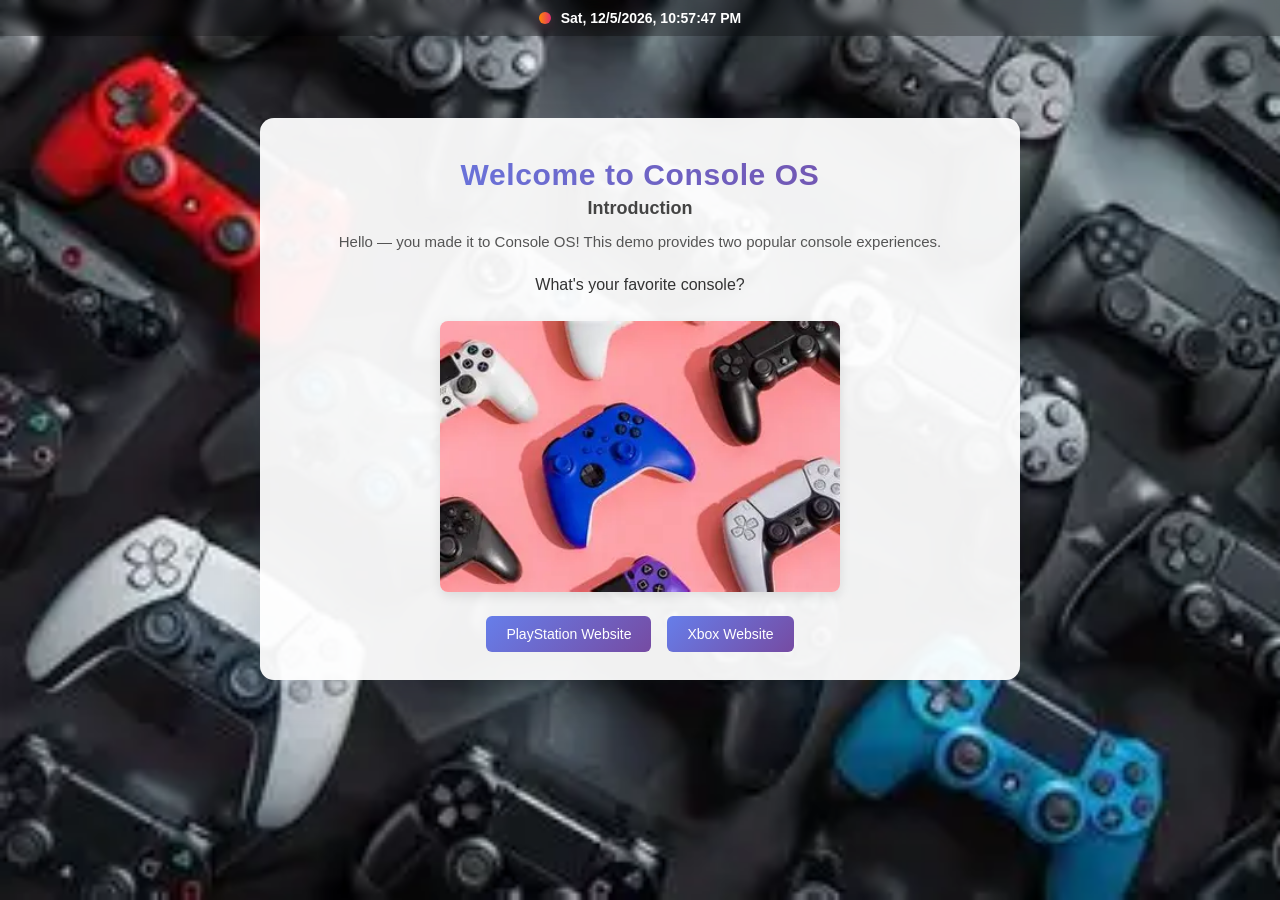
==== index.html @ c0fdc68e "Add files via upload" ====
<!DOCTYPE html>
<html lang="en">
  <head>
  <meta charset="UTF-8">
  <meta name="viewport" content="width=device-width, initial-scale=1">
  <title>Console OS</title>
  <style>
    * {
      margin: 0;
      padding: 0;
      box-sizing: border-box;
    }

    body {
      background-image: url('./BG.webp');
      background-size: cover;
      background-attachment: fixed;
      min-height: 100vh;
      font-family: "Segoe UI", Roboto, "Helvetica Neue", Arial, sans-serif;
      padding-top: 70px;
      color: #222;
    }

    .status-bar {
      position: fixed;
      top: 0;
      left: 0;
      width: 100%;
      display: flex;
      justify-content: center;
      align-items: center;
      padding: 10px 20px;
      backdrop-filter: blur(6px);
      background-color: rgba(0, 0, 0, 0.28);
      color: #fff;
      font-weight: 600;
      z-index: 100;
    }

    .status-bar p {
      margin: 0;
      font-size: 14px;
    }

    .status-bar::before {
      content: '';
      display: inline-block;
      width: 12px;
      height: 12px;
      border-radius: 50%;
      background: linear-gradient(90deg,#ff8a00,#e52e71);
      margin-right: 10px;
      box-shadow: 0 4px 12px rgba(229,46,113,0.18);
    }

    .box {
      max-width: 760px;
      margin: 48px auto;
      padding: 36px 36px 28px;
      background: rgba(255, 255, 255, 0.94);
      border-radius: 14px;
      box-shadow: 0 12px 40px rgba(6, 24, 44, 0.12);
      text-align: center;
    }

    .box h1 {
      font-size: 30px;
      margin-bottom: 6px;
      letter-spacing: 0.6px;
      margin-top: 4px;
      background: linear-gradient(90deg, #667eea, #764ba2);
      -webkit-background-clip: text;
      background-clip: text;
      -webkit-text-fill-color: transparent;
      color: transparent;
    }

    .box h2 {
      font-size: 18px;
      color: #444;
      margin-bottom: 12px;
      font-weight: 600;
    }

    .box h3 {
      font-size: 15px;
      color: #555;
      margin-bottom: 18px;
      line-height: 1.5;
      font-weight: 400;
    }

    .box p {
      color: #333;
      line-height: 1.6;
      margin-bottom: 16px;
    }

    .box img {
      width: 100%;
      max-width: 400px;
      height: auto;
      display: block;
      margin: 24px auto;
      border-radius: 8px;
      box-shadow: 0 4px 12px rgba(0, 0, 0, 0.1);
    }

    .links-section {
      display: flex;
      gap: 16px;
      margin-top: 24px;
      flex-wrap: wrap;
      justify-content: center;
    }

    .links-section a {
      padding: 10px 20px;
      background: linear-gradient(135deg, #667eea 0%, #764ba2 100%);
      color: white;
      text-decoration: none;
      border-radius: 6px;
      font-size: 14px;
      font-weight: 500;
      transition: transform 0.2s, box-shadow 0.2s;
    }

    .links-section a:hover {
      transform: translateY(-2px);
      box-shadow: 0 4px 12px rgba(102, 126, 234, 0.4);
    }
  </style>
</head>
<body>
  <div class="status-bar">
    <p id="user-time"></p>
  </div>

  <div class="box">
    <h1>Welcome to Console OS</h1>
    <h2>Introduction</h2>
    <h3>Hello — you made it to Console OS! This demo provides two popular console experiences.</h3>
    <p>What's your favorite console?</p>
    <img src="./Image.webp" alt="Game controller" />
    
    <div class="links-section">
      <a href="https://direct.playstation.com/en-us/hardware/ps5?emcid=pa-co-520653&gclid=f2b395f06b251b8d762effde68e85ba6&gclsrc=3p.ds&msclkid=f2b395f06b251b8d762effde68e85ba6/" target="_blank" rel="noopener">PlayStation Website</a>
      <a href="https://www.xbox.com/en-US/?msockid=0da9affa04b3680c3a5eb93705316913/" target="_blank" rel="noopener">Xbox Website</a>
    </div>
  </div>

  <script>
    function updateUserTime() {
      const now = new Date();
      const formatted = now.toLocaleString([], {
        weekday: 'short',
        year: 'numeric',
        month: 'numeric',
        day: 'numeric',
        hour: 'numeric',
        minute: '2-digit',
        second: '2-digit',
      });
      document.getElementById('user-time').textContent = formatted;
    }

    updateUserTime();
    setInterval(updateUserTime, 1000);
  </script>
</body>
</html>
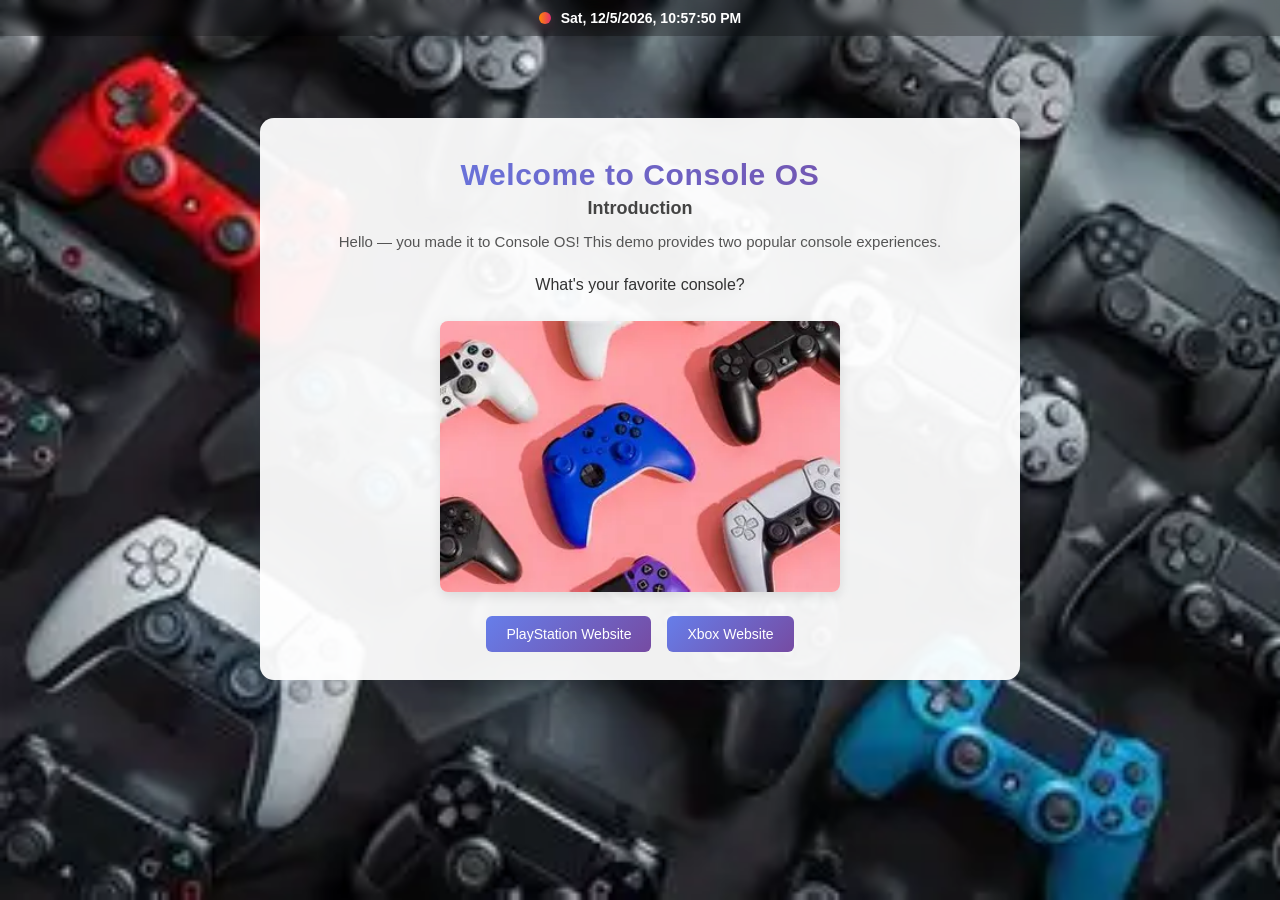
==== commit 0f462b85: "renamed:    OS.html -> index.html" ====
--- a/index.html
+++ b/index.html
@@ -1,171 +1,171 @@
-<!DOCTYPE html>
-<html lang="en">
-  <head>
-  <meta charset="UTF-8">
-  <meta name="viewport" content="width=device-width, initial-scale=1">
-  <title>Console OS</title>
-  <style>
-    * {
-      margin: 0;
-      padding: 0;
-      box-sizing: border-box;
-    }
-
-    body {
-      background-image: url('./BG.webp');
-      background-size: cover;
-      background-attachment: fixed;
-      min-height: 100vh;
-      font-family: "Segoe UI", Roboto, "Helvetica Neue", Arial, sans-serif;
-      padding-top: 70px;
-      color: #222;
-    }
-
-    .status-bar {
-      position: fixed;
-      top: 0;
-      left: 0;
-      width: 100%;
-      display: flex;
-      justify-content: center;
-      align-items: center;
-      padding: 10px 20px;
-      backdrop-filter: blur(6px);
-      background-color: rgba(0, 0, 0, 0.28);
-      color: #fff;
-      font-weight: 600;
-      z-index: 100;
-    }
-
-    .status-bar p {
-      margin: 0;
-      font-size: 14px;
-    }
-
-    .status-bar::before {
-      content: '';
-      display: inline-block;
-      width: 12px;
-      height: 12px;
-      border-radius: 50%;
-      background: linear-gradient(90deg,#ff8a00,#e52e71);
-      margin-right: 10px;
-      box-shadow: 0 4px 12px rgba(229,46,113,0.18);
-    }
-
-    .box {
-      max-width: 760px;
-      margin: 48px auto;
-      padding: 36px 36px 28px;
-      background: rgba(255, 255, 255, 0.94);
-      border-radius: 14px;
-      box-shadow: 0 12px 40px rgba(6, 24, 44, 0.12);
-      text-align: center;
-    }
-
-    .box h1 {
-      font-size: 30px;
-      margin-bottom: 6px;
-      letter-spacing: 0.6px;
-      margin-top: 4px;
-      background: linear-gradient(90deg, #667eea, #764ba2);
-      -webkit-background-clip: text;
-      background-clip: text;
-      -webkit-text-fill-color: transparent;
-      color: transparent;
-    }
-
-    .box h2 {
-      font-size: 18px;
-      color: #444;
-      margin-bottom: 12px;
-      font-weight: 600;
-    }
-
-    .box h3 {
-      font-size: 15px;
-      color: #555;
-      margin-bottom: 18px;
-      line-height: 1.5;
-      font-weight: 400;
-    }
-
-    .box p {
-      color: #333;
-      line-height: 1.6;
-      margin-bottom: 16px;
-    }
-
-    .box img {
-      width: 100%;
-      max-width: 400px;
-      height: auto;
-      display: block;
-      margin: 24px auto;
-      border-radius: 8px;
-      box-shadow: 0 4px 12px rgba(0, 0, 0, 0.1);
-    }
-
-    .links-section {
-      display: flex;
-      gap: 16px;
-      margin-top: 24px;
-      flex-wrap: wrap;
-      justify-content: center;
-    }
-
-    .links-section a {
-      padding: 10px 20px;
-      background: linear-gradient(135deg, #667eea 0%, #764ba2 100%);
-      color: white;
-      text-decoration: none;
-      border-radius: 6px;
-      font-size: 14px;
-      font-weight: 500;
-      transition: transform 0.2s, box-shadow 0.2s;
-    }
-
-    .links-section a:hover {
-      transform: translateY(-2px);
-      box-shadow: 0 4px 12px rgba(102, 126, 234, 0.4);
-    }
-  </style>
-</head>
-<body>
-  <div class="status-bar">
-    <p id="user-time"></p>
-  </div>
-
-  <div class="box">
-    <h1>Welcome to Console OS</h1>
-    <h2>Introduction</h2>
-    <h3>Hello — you made it to Console OS! This demo provides two popular console experiences.</h3>
-    <p>What's your favorite console?</p>
-    <img src="./Image.webp" alt="Game controller" />
-    
-    <div class="links-section">
-      <a href="https://direct.playstation.com/en-us/hardware/ps5?emcid=pa-co-520653&gclid=f2b395f06b251b8d762effde68e85ba6&gclsrc=3p.ds&msclkid=f2b395f06b251b8d762effde68e85ba6/" target="_blank" rel="noopener">PlayStation Website</a>
-      <a href="https://www.xbox.com/en-US/?msockid=0da9affa04b3680c3a5eb93705316913/" target="_blank" rel="noopener">Xbox Website</a>
-    </div>
-  </div>
-
-  <script>
-    function updateUserTime() {
-      const now = new Date();
-      const formatted = now.toLocaleString([], {
-        weekday: 'short',
-        year: 'numeric',
-        month: 'numeric',
-        day: 'numeric',
-        hour: 'numeric',
-        minute: '2-digit',
-        second: '2-digit',
-      });
-      document.getElementById('user-time').textContent = formatted;
-    }
-
-    updateUserTime();
-    setInterval(updateUserTime, 1000);
-  </script>
-</body>
-</html>
+<!DOCTYPE html>
+<html lang="en">
+  <head>
+  <meta charset="UTF-8">
+  <meta name="viewport" content="width=device-width, initial-scale=1">
+  <title>Console OS</title>
+  <style>
+    * {
+      margin: 0;
+      padding: 0;
+      box-sizing: border-box;
+    }
+
+    body {
+      background-image: url('./BG.webp');
+      background-size: cover;
+      background-attachment: fixed;
+      min-height: 100vh;
+      font-family: "Segoe UI", Roboto, "Helvetica Neue", Arial, sans-serif;
+      padding-top: 70px;
+      color: #222;
+    }
+
+    .status-bar {
+      position: fixed;
+      top: 0;
+      left: 0;
+      width: 100%;
+      display: flex;
+      justify-content: center;
+      align-items: center;
+      padding: 10px 20px;
+      backdrop-filter: blur(6px);
+      background-color: rgba(0, 0, 0, 0.28);
+      color: #fff;
+      font-weight: 600;
+      z-index: 100;
+    }
+
+    .status-bar p {
+      margin: 0;
+      font-size: 14px;
+    }
+
+    .status-bar::before {
+      content: '';
+      display: inline-block;
+      width: 12px;
+      height: 12px;
+      border-radius: 50%;
+      background: linear-gradient(90deg,#ff8a00,#e52e71);
+      margin-right: 10px;
+      box-shadow: 0 4px 12px rgba(229,46,113,0.18);
+    }
+
+    .box {
+      max-width: 760px;
+      margin: 48px auto;
+      padding: 36px 36px 28px;
+      background: rgba(255, 255, 255, 0.94);
+      border-radius: 14px;
+      box-shadow: 0 12px 40px rgba(6, 24, 44, 0.12);
+      text-align: center;
+    }
+
+    .box h1 {
+      font-size: 30px;
+      margin-bottom: 6px;
+      letter-spacing: 0.6px;
+      margin-top: 4px;
+      background: linear-gradient(90deg, #667eea, #764ba2);
+      -webkit-background-clip: text;
+      background-clip: text;
+      -webkit-text-fill-color: transparent;
+      color: transparent;
+    }
+
+    .box h2 {
+      font-size: 18px;
+      color: #444;
+      margin-bottom: 12px;
+      font-weight: 600;
+    }
+
+    .box h3 {
+      font-size: 15px;
+      color: #555;
+      margin-bottom: 18px;
+      line-height: 1.5;
+      font-weight: 400;
+    }
+
+    .box p {
+      color: #333;
+      line-height: 1.6;
+      margin-bottom: 16px;
+    }
+
+    .box img {
+      width: 100%;
+      max-width: 400px;
+      height: auto;
+      display: block;
+      margin: 24px auto;
+      border-radius: 8px;
+      box-shadow: 0 4px 12px rgba(0, 0, 0, 0.1);
+    }
+
+    .links-section {
+      display: flex;
+      gap: 16px;
+      margin-top: 24px;
+      flex-wrap: wrap;
+      justify-content: center;
+    }
+
+    .links-section a {
+      padding: 10px 20px;
+      background: linear-gradient(135deg, #667eea 0%, #764ba2 100%);
+      color: white;
+      text-decoration: none;
+      border-radius: 6px;
+      font-size: 14px;
+      font-weight: 500;
+      transition: transform 0.2s, box-shadow 0.2s;
+    }
+
+    .links-section a:hover {
+      transform: translateY(-2px);
+      box-shadow: 0 4px 12px rgba(102, 126, 234, 0.4);
+    }
+  </style>
+</head>
+<body>
+  <div class="status-bar">
+    <p id="user-time"></p>
+  </div>
+
+  <div class="box">
+    <h1>Welcome to Console OS</h1>
+    <h2>Introduction</h2>
+    <h3>Hello — you made it to Console OS! This demo provides two popular console experiences.</h3>
+    <p>What's your favorite console?</p>
+    <img src="./Image.webp" alt="Game controller" />
+    
+    <div class="links-section">
+      <a href="https://direct.playstation.com/en-us/hardware/ps5?emcid=pa-co-520653&gclid=f2b395f06b251b8d762effde68e85ba6&gclsrc=3p.ds&msclkid=f2b395f06b251b8d762effde68e85ba6/" target="_blank" rel="noopener">PlayStation Website</a>
+      <a href="https://www.xbox.com/en-US/?msockid=0da9affa04b3680c3a5eb93705316913/" target="_blank" rel="noopener">Xbox Website</a>
+    </div>
+  </div>
+
+  <script>
+    function updateUserTime() {
+      const now = new Date();
+      const formatted = now.toLocaleString([], {
+        weekday: 'short',
+        year: 'numeric',
+        month: 'numeric',
+        day: 'numeric',
+        hour: 'numeric',
+        minute: '2-digit',
+        second: '2-digit',
+      });
+      document.getElementById('user-time').textContent = formatted;
+    }
+
+    updateUserTime();
+    setInterval(updateUserTime, 1000);
+  </script>
+</body>
+</html>
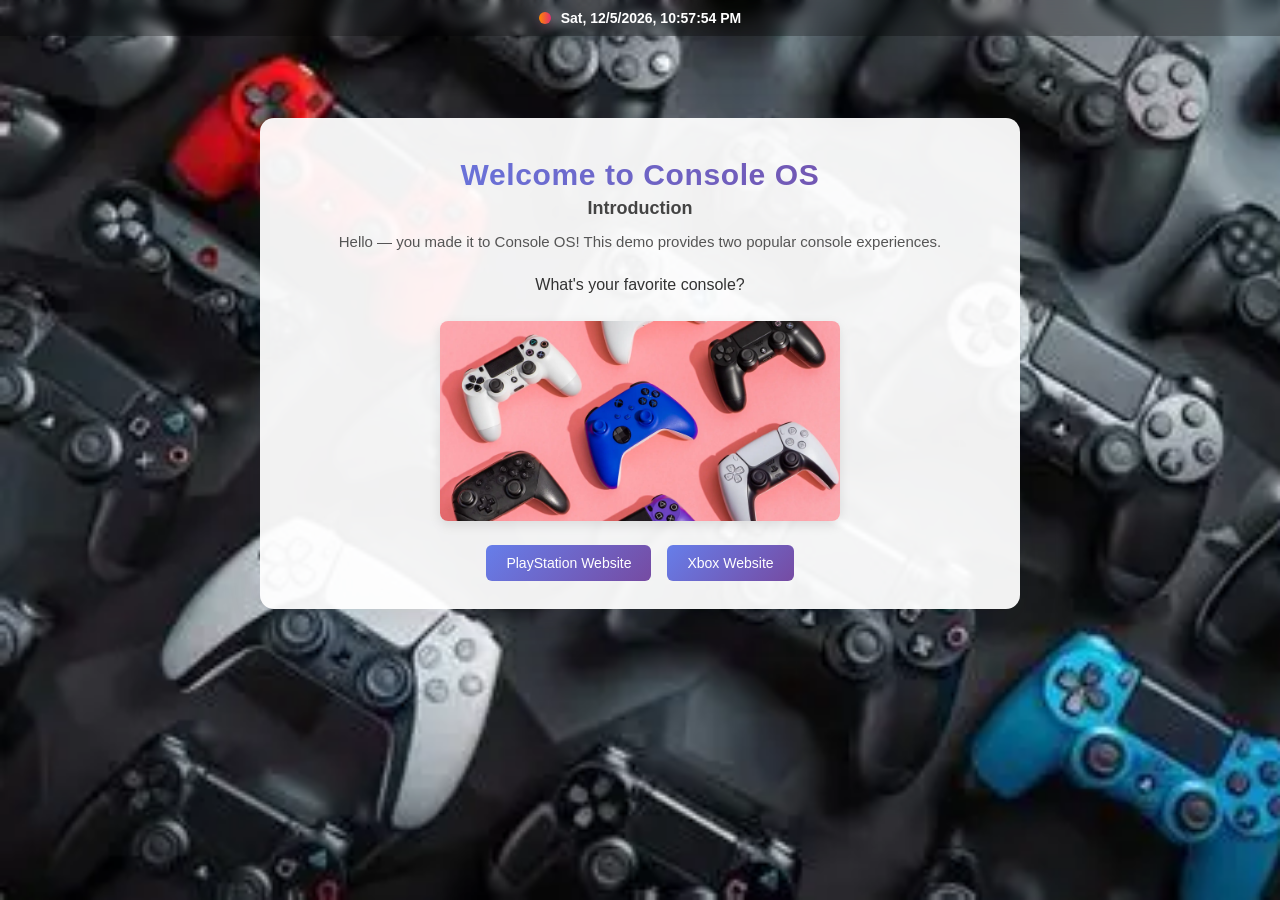
==== commit 200fdb52: "deleted:    BG.webp 	deleted:    Image.webp 	new file:   cover.png" ====
--- a/index.html
+++ b/index.html
@@ -12,7 +12,7 @@
     }
 
     body {
-      background-image: url('./BG.webp');
+      background-image: url('./BG.png');
       background-size: cover;
       background-attachment: fixed;
       min-height: 100vh;
@@ -141,7 +141,7 @@
     <h2>Introduction</h2>
     <h3>Hello — you made it to Console OS! This demo provides two popular console experiences.</h3>
     <p>What's your favorite console?</p>
-    <img src="./Image.webp" alt="Game controller" />
+    <img src="./cover.png" alt="Game controller" />
     
     <div class="links-section">
       <a href="https://direct.playstation.com/en-us/hardware/ps5?emcid=pa-co-520653&gclid=f2b395f06b251b8d762effde68e85ba6&gclsrc=3p.ds&msclkid=f2b395f06b251b8d762effde68e85ba6/" target="_blank" rel="noopener">PlayStation Website</a>
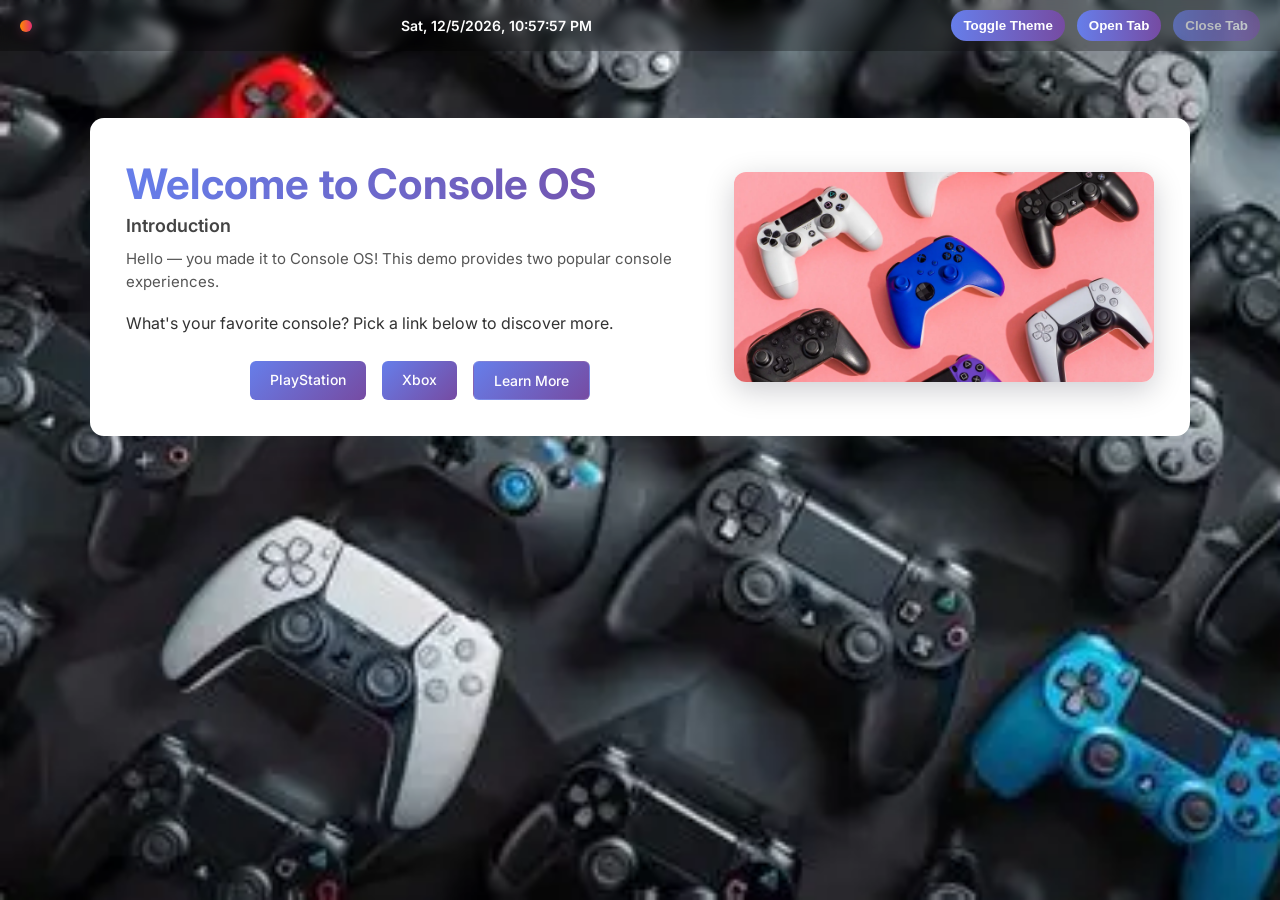
==== commit 816724f1: "modified:   index.html" ====
--- a/index.html
+++ b/index.html
@@ -4,6 +4,9 @@
   <meta charset="UTF-8">
   <meta name="viewport" content="width=device-width, initial-scale=1">
   <title>Console OS</title>
+  <link rel="preconnect" href="https://fonts.googleapis.com">
+  <link rel="preconnect" href="https://fonts.gstatic.com" crossorigin>
+  <link href="https://fonts.googleapis.com/css2?family=Inter:wght@300;400;600;700&display=swap" rel="stylesheet">
   <style>
     * {
       margin: 0;
@@ -11,14 +14,42 @@
       box-sizing: border-box;
     }
 
+    :root {
+      --bg: #f6f8fb;
+      --card: #ffffff;
+      --muted: #6b7280;
+      --accent-1: #667eea;
+      --accent-2: #764ba2;
+      --glass: rgba(255,255,255,0.6);
+      --text: #0f172a;
+      --shadow: 0 12px 40px rgba(6,24,44,0.08);
+    }
+
+    [data-theme="dark"] {
+      --bg: linear-gradient(180deg,#0b1020,#081427);
+      --card: rgba(10,14,24,0.7);
+      --muted: #9aa6bf;
+      --glass: rgba(255,255,255,0.03);
+      --text: #e6eef8;
+      --shadow: 0 12px 40px rgba(2,6,23,0.6);
+    }
+
+    html, body {
+      height: 100%;
+    }
+
     body {
+      background: var(--bg);
       background-image: url('./BG.png');
       background-size: cover;
       background-attachment: fixed;
       min-height: 100vh;
-      font-family: "Segoe UI", Roboto, "Helvetica Neue", Arial, sans-serif;
+      font-family: Inter, "Segoe UI", Roboto, "Helvetica Neue", Arial, sans-serif;
       padding-top: 70px;
-      color: #222;
+      color: var(--text);
+      -webkit-font-smoothing:antialiased;
+      -moz-osx-font-smoothing:grayscale;
+      transition: background .3s, color .3s;
     }
 
     .status-bar {
@@ -27,7 +58,7 @@
       left: 0;
       width: 100%;
       display: flex;
-      justify-content: center;
+      justify-content: space-between;
       align-items: center;
       padding: 10px 20px;
       backdrop-filter: blur(6px);
@@ -54,21 +85,23 @@
     }
 
     .box {
-      max-width: 760px;
+      max-width: 1100px;
       margin: 48px auto;
-      padding: 36px 36px 28px;
-      background: rgba(255, 255, 255, 0.94);
+      padding: 28px;
+      background: var(--card);
       border-radius: 14px;
-      box-shadow: 0 12px 40px rgba(6, 24, 44, 0.12);
-      text-align: center;
+      box-shadow: var(--shadow);
+      text-align: left;
+      overflow: hidden;
     }
 
     .box h1 {
-      font-size: 30px;
+      font-size: 34px;
       margin-bottom: 6px;
-      letter-spacing: 0.6px;
+      letter-spacing: 0.2px;
       margin-top: 4px;
-      background: linear-gradient(90deg, #667eea, #764ba2);
+      font-weight: 700;
+      background: linear-gradient(90deg, var(--accent-1), var(--accent-2));
       -webkit-background-clip: text;
       background-clip: text;
       -webkit-text-fill-color: transparent;
@@ -96,14 +129,32 @@
       margin-bottom: 16px;
     }
 
-    .box img {
+    .hero {
+      display: grid;
+      grid-template-columns: 1fr; 
+      gap: 20px;
+      align-items: center;
+    }
+
+    .hero-media {
+      display:flex;
+      justify-content:center;
+      align-items:center;
+    }
+
+    .hero-media img {
       width: 100%;
-      max-width: 400px;
+      max-width: 420px;
       height: auto;
       display: block;
-      margin: 24px auto;
-      border-radius: 8px;
-      box-shadow: 0 4px 12px rgba(0, 0, 0, 0.1);
+      border-radius: 12px;
+      box-shadow: 0 8px 30px rgba(2,6,23,0.2);
+    }
+
+    @media(min-width:880px){
+      .hero{ grid-template-columns: 1fr 420px; }
+      .box { padding: 36px; }
+      .box h1 { font-size: 42px; }
     }
 
     .links-section {
@@ -129,23 +180,58 @@
       transform: translateY(-2px);
       box-shadow: 0 4px 12px rgba(102, 126, 234, 0.4);
     }
+
+    .btn-ghost {
+      background: transparent;
+      border: 1px solid rgba(255,255,255,0.12);
+      color: white;
+      padding: 8px 12px;
+      border-radius: 8px;
+      cursor: pointer;
+    }
+
+    .toggle {
+      background: linear-gradient(90deg,var(--accent-1),var(--accent-2));
+      border: none;
+      padding: 8px 12px;
+      border-radius: 999px;
+      color: white;
+      cursor: pointer;
+      font-weight:600;
+      display:inline-flex;
+      gap:8px;
+      align-items:center;
+    }
   </style>
 </head>
 <body>
   <div class="status-bar">
     <p id="user-time"></p>
+    <div>
+      <button id="theme-toggle" class="toggle">Toggle Theme</button>
+      <button id="open-tab" class="toggle" style="margin-left:8px;">Open Tab</button>
+      <button id="close-tab" class="toggle" style="margin-left:8px;opacity:0.6;" disabled>Close Tab</button>
+    </div>
   </div>
 
   <div class="box">
-    <h1>Welcome to Console OS</h1>
-    <h2>Introduction</h2>
-    <h3>Hello — you made it to Console OS! This demo provides two popular console experiences.</h3>
-    <p>What's your favorite console?</p>
-    <img src="./cover.png" alt="Game controller" />
-    
-    <div class="links-section">
-      <a href="https://direct.playstation.com/en-us/hardware/ps5?emcid=pa-co-520653&gclid=f2b395f06b251b8d762effde68e85ba6&gclsrc=3p.ds&msclkid=f2b395f06b251b8d762effde68e85ba6/" target="_blank" rel="noopener">PlayStation Website</a>
-      <a href="https://www.xbox.com/en-US/?msockid=0da9affa04b3680c3a5eb93705316913/" target="_blank" rel="noopener">Xbox Website</a>
+    <div class="hero">
+      <div>
+        <h1>Welcome to Console OS</h1>
+        <h2>Introduction</h2>
+        <h3>Hello — you made it to Console OS! This demo provides two popular console experiences.</h3>
+        <p>What's your favorite console? Pick a link below to discover more.</p>
+
+        <div class="links-section">
+          <a href="https://direct.playstation.com/en-us/hardware/ps5" target="_blank" rel="noopener">PlayStation</a>
+          <a href="https://www.xbox.com/en-US/" target="_blank" rel="noopener">Xbox</a>
+          <a href="#" class="btn-ghost" id="learn-more">Learn More</a>
+        </div>
+      </div>
+
+      <div class="hero-media">
+        <img src="./cover.png" alt="Game controller" />
+      </div>
     </div>
   </div>
 
@@ -166,6 +252,82 @@
 
     updateUserTime();
     setInterval(updateUserTime, 1000);
+    // Theme toggle
+    const themeToggle = document.getElementById('theme-toggle');
+    const stored = localStorage.getItem('theme');
+    if(stored === 'dark') document.documentElement.setAttribute('data-theme','dark');
+
+    themeToggle.addEventListener('click', ()=>{
+      const isDark = document.documentElement.getAttribute('data-theme') === 'dark';
+      if(isDark){
+        document.documentElement.removeAttribute('data-theme');
+        localStorage.setItem('theme','light');
+      } else {
+        document.documentElement.setAttribute('data-theme','dark');
+        localStorage.setItem('theme','dark');
+      }
+    });
+
+    // Open / Close tab feature
+    let openedTab = null;
+    const openBtn = document.getElementById('open-tab');
+    const closeBtn = document.getElementById('close-tab');
+
+    function updateTabButtons(){
+      const isOpen = openedTab && !openedTab.closed;
+      closeBtn.disabled = !isOpen;
+      closeBtn.style.opacity = isOpen ? '1' : '0.6';
+    }
+
+    openBtn.addEventListener('click', ()=>{
+      try{
+        if(openedTab && !openedTab.closed){
+          openedTab.focus();
+          return;
+        }
+        openedTab = window.open('about:blank','ConsoleOSDemo');
+        if(openedTab){
+          openedTab.document.title = 'Console OS - Demo Tab';
+          openedTab.document.body.style.fontFamily = 'Inter, Arial, sans-serif';
+          openedTab.document.body.style.display = 'flex';
+          openedTab.document.body.style.alignItems = 'center';
+          openedTab.document.body.style.justifyContent = 'center';
+          openedTab.document.body.style.height = '100vh';
+          openedTab.document.body.innerHTML = `<div style="text-align:center;"><h1 style="font-weight:700;color:#333">Console OS Demo Tab</h1><p style="color:#555">This tab was opened by the main page. Close it using the Close Tab button.</p></div>`;
+        } else {
+          alert('Popup blocked. Allow popups for this site to use the open tab feature.');
+        }
+      }catch(e){
+        console.error('Open tab failed',e);
+      }
+      updateTabButtons();
+    });
+
+    closeBtn.addEventListener('click', ()=>{
+      try{
+        if(openedTab && !openedTab.closed){
+          openedTab.close();
+        }
+        openedTab = null;
+      }catch(e){
+        console.error('Close tab failed',e);
+      }
+      updateTabButtons();
+    });
+
+    // Periodically check if the tab was closed manually
+    setInterval(()=>{
+      if(openedTab && openedTab.closed){
+        openedTab = null;
+        updateTabButtons();
+      }
+    },1000);
+
+    // Small interaction
+    document.getElementById('learn-more').addEventListener('click', (e)=>{
+      e.preventDefault();
+      alert('Console OS — a small demo. Replace this with your project links.');
+    });
   </script>
 </body>
 </html>
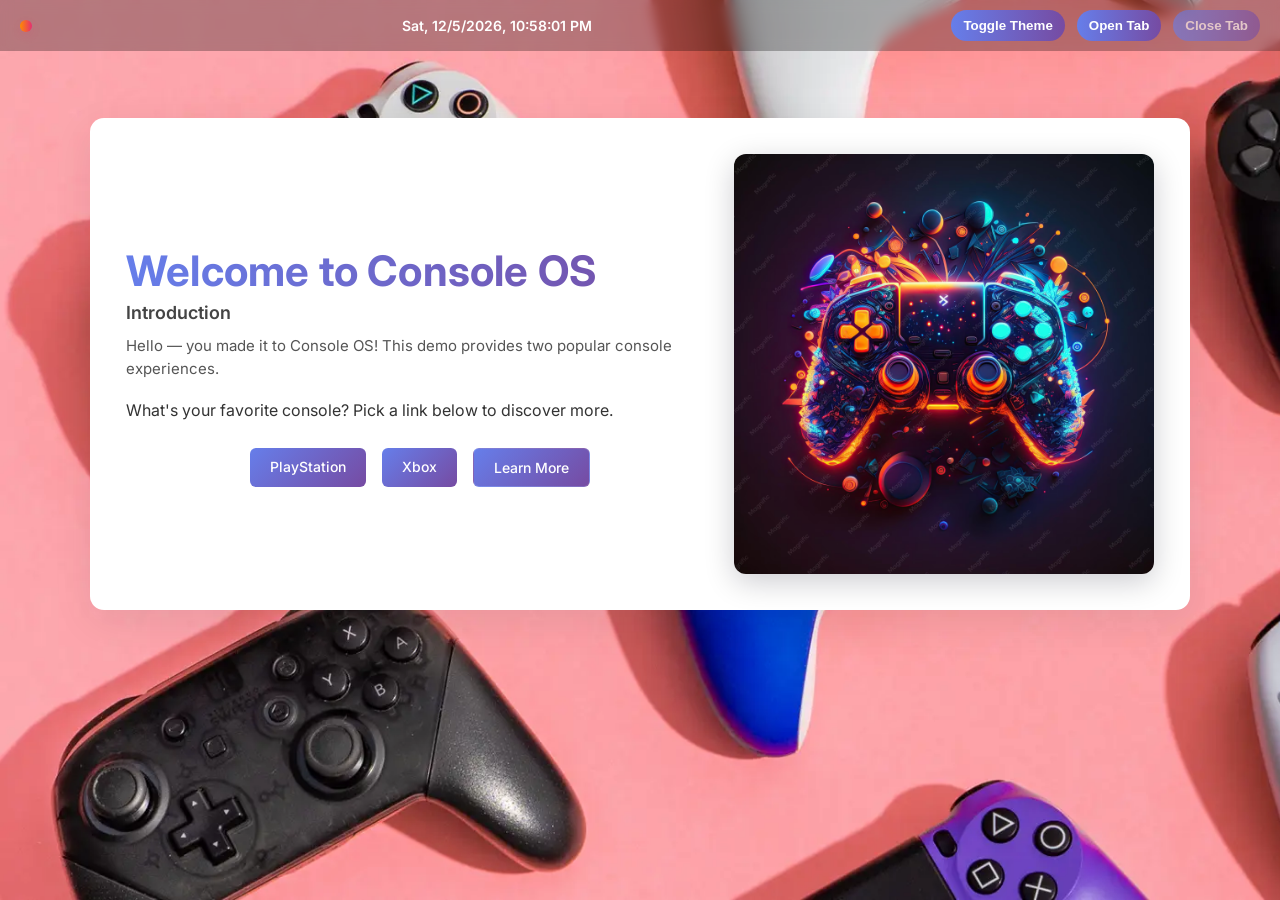
==== commit 82c6818e: "modified:   index.html" ====
--- a/index.html
+++ b/index.html
@@ -40,7 +40,7 @@
 
     body {
       background: var(--bg);
-      background-image: url('./BG.png');
+      background-image: url('./cover.png');
       background-size: cover;
       background-attachment: fixed;
       min-height: 100vh;
@@ -230,7 +230,7 @@
       </div>
 
       <div class="hero-media">
-        <img src="./cover.png" alt="Game controller" />
+        <img src="./BG2.png" alt="Game controller" />
       </div>
     </div>
   </div>
